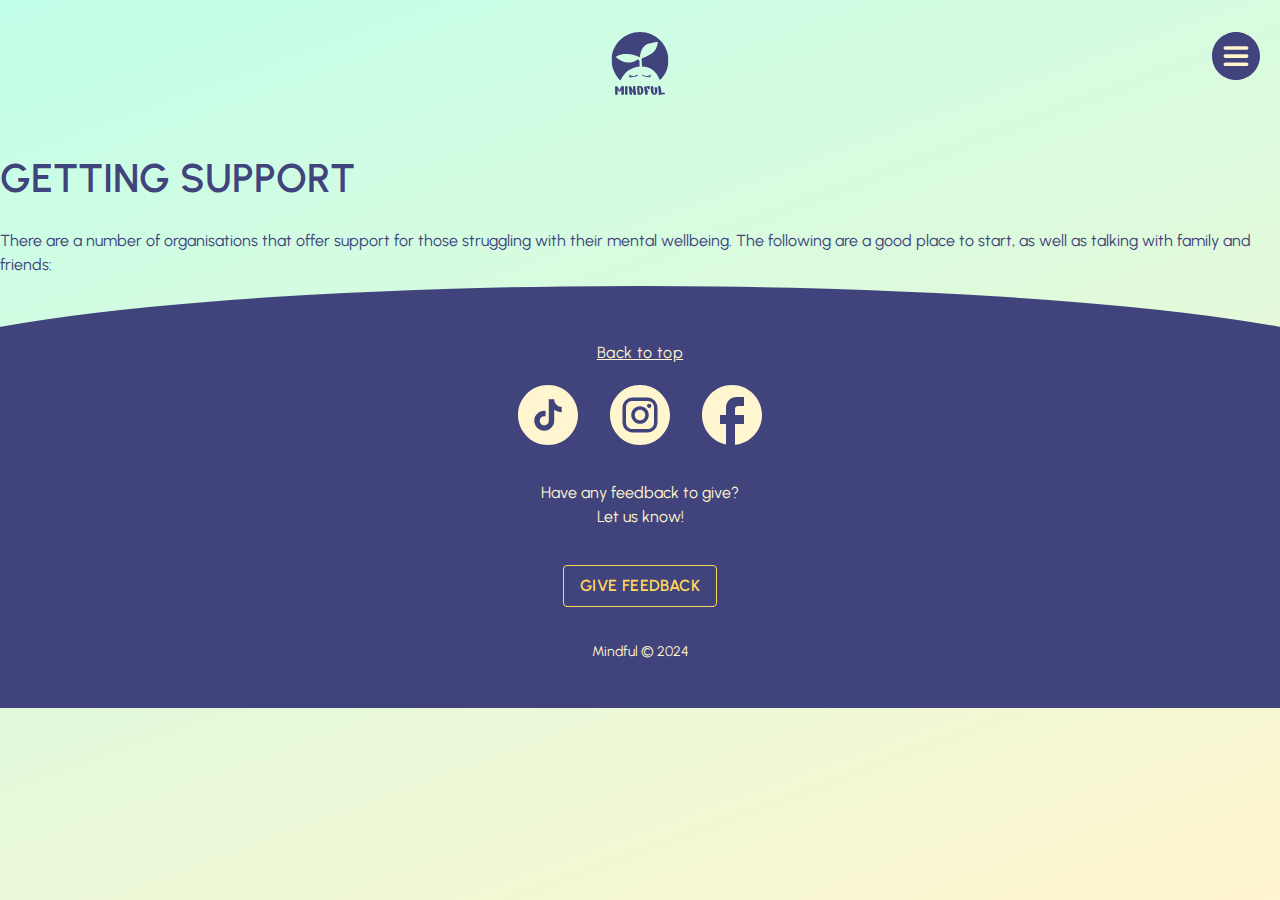
==== getting-support.html @ b5ddaa69 "Created all pages, updated main nav links and page titles to work. Updated .gitignore to exclude ._*" ====
<!DOCTYPE html>
<html lang="en">
<head>
    <meta charset="UTF-8">
    <meta name="viewport" content="width=device-width, initial-scale=1.0">
    <title>Getting Support</title>

    <!-- LINK TO STYLESHEET -->
    <link rel="stylesheet" href="style.css">

    <!-- GOOGLE FONTS -->
    <link rel="preconnect" href="https://fonts.googleapis.com">
    <link rel="preconnect" href="https://fonts.gstatic.com" crossorigin>
    <link href="https://fonts.googleapis.com/css2?family=Nerko+One&family=Urbanist:ital,wght@0,100..900;1,100..900&display=swap" rel="stylesheet">

</head>
<body>

    <div class="page-wrap">

        <!-- ******************* -->
        <!--       HEADER        -->
        <!-- ******************* -->

        <header class="main-header" id="page-top">
            <img src="images/brand/logo-icon--text.svg" alt="Mindful logo" class="logo" width="74px" height="63px">
            <!-- ****** MAIN NAV ***** -->
        
            <nav class="main-nav">
                <button class="main-nav-toggle" aria-expanded="false" aria-controls="main-nav-options" data-menu-button>
                    <img src="images/icons/burger-menu-icon--open.svg" alt="Open menu icon" data-menu-button-closed class="main-nav-toggle-menu" width="48px" height="48px">
                    <img src="images/icons/burger-menu-icon--close.svg" alt="Close menu icon" width="48" height="48" data-menu-button-open class="main-nav-toggle-close">
                </button>
                <ul id="main-nav-options" class="main-nav-options" data-menu>
                    <li class="main-nav-option">
                        <a href="index.html">Home</a>
                    </li>
                    <li class="main-nav-option">
                        <a href="getting-support.html">Getting Support</a>
                    </li>
                    <li class="main-nav-option">
                        <a href="mental-health.html">What is Mental Health?</a>
                    </li>
                    <li class="main-nav-option">
                        <a href="mental-ill-health.html">Mental Ill Health</a>
                    </li>
                    <li class="main-nav-option">
                        <a href="taking-action.html">Taking Action</a>
                    </li>
                    <li class="main-nav-option">
                        <a href="talking-about-mental-health.html">Talking about Mental Health</a>
                    </li>
                </ul>
            </nav>
            </button>
        </header>


        <!-- ******************* -->
        <!--      MAIN BODY      -->
        <!-- ******************* -->
        
        <main>
            <h1>Getting Support</h1>
            <p>There are a number of organisations that offer support for those struggling with their mental wellbeing. 
                The following are a good place to start, as well as talking with family and friends:</p>
        </main>


        <!-- ******************* -->
        <!--       FOOTER        -->
        <!-- ******************* -->

        <footer class="main-footer">

            <div class="main-footer__content">
                <a class="inline-link" href="#page-top">Back to top</a>
                <div class="social-media-links">
                    <a href="#">
                        <img src="images/icons/social-media-icon_tiktok--cutout.svg" alt="Tiktok icon - link to Mindful on Tiktok">
                    </a>
                    <a href="#">
                        <img src="images/icons/social-media-icon_instagram--cutout.svg" alt="Instagram icon - link to Mindful on Instagram">
                    </a>
                    <a href="#">
                        <img src="images/icons/social-media-icon_facebook--cutout.svg" alt="Facebook icon - link to Mindful on Facebook">
                    </a>
                </div>
                <p>
                    Have any feedback to give?<br>
                    Let us know!
                </p>
                <a href="" class="cta-link--m">Give Feedback</a>
                <p class="paragraph-small">Mindful &copy; 2024</p>
            </div>

        </footer>
        
        
        <!-- ******** SCRIPTS ******* -->

        <script src="javascript/nav-button.js"></script>

    </div> <!-- END PAGE WRAP-->

</body>
</html>
---- style.css ----
/* --------------------------- */
/*       TO DO / NOTES         */
/* --------------------------- */








/* -------------- CODE STARTS ------------- */


/* --------------------------- */
/*           GLOBALS           */
/* --------------------------- */

:root {

/* Color styles (imported from Figma) */
--primary-purple: rgba(64, 67, 124, 1);
--surface-blue: rgba(194, 255, 233, 1);
--surface-pale-yellow: rgba(255, 245, 206, 1);
--secondary-black: rgba(65, 64, 66, 1);
--accent-blue: rgba(102, 153, 255, 1);
--accent-orange: rgba(255, 158, 85, 1);
--accent-yellow: rgba(255, 216, 90, 1);
/* Tree colours
--trees-light-green: rgba(93, 215, 162, 1);
--trees-dark-green: rgba(47, 170, 149, 1);
--trees-brown-mid: rgba(142, 112, 102, 1); */

/* Gradient styles */
--page-grad: linear-gradient(160deg, var(--surface-blue), var(--surface-pale-yellow));


/* Text-size styles (imported from Figma) */

/* base size: wireframes--paragraph-reg (16px) */
--h1-page-title: 2.5rem;
--h2-page-section: 2rem;
--h3-sub-headings: 1.5rem;
--key-text-emphasis: 1.5rem;
--key-text: 1.25rem;
--key-numbers: 3rem;
--paragraph-emphasis: 1rem;
--paragraph-reg: 1rem;
--paragraph-small: 0.88rem;
--cta--l: 1.75rem;
--cta--m: 1rem;
--inline-link: 1rem;

/* Font stacks */
--primary-typeface: "Nerko One", "Comic sans", serif;
--secondary-typeface: "Urbanist", "Arial", "Calibri", sans-serif;

/* Page text padding values */
--text-padding-default: 20px;

}

/* Google font generated classes
// <uniquifier>: Use a unique and descriptive class name
// <weight>: Use a value from 100 to 900

.urbanist-paragraph {
  font-family: "Urbanist", sans-serif;
  font-optical-sizing: auto;
  font-weight: 400;
  font-style: normal;
}

.nerko-one-regular {
    font-family: "Nerko One", cursive;
    font-weight: 400;
    font-style: normal;
  } */


html {
    scroll-behavior: smooth; /* Sets smooth scroll between anchor points for whole page (i.e. back to top) */
}

body {
    position: relative;
    color: var(--primary-purple);
    background: fixed var(--page-grad);
    margin: 0 auto;
}
    
.page-wrap {
    /* margin: 0 auto; */
    overflow: hidden;
    position: relative;
}

section {
    padding: 1rem 1.25rem;
    text-align: center;
}

img {
    display: block;
}


/* --------------------------- */
/*         TEXT STYLES         */
/* --------------------------- */

h1 {
    font-family: var(--secondary-typeface);
    font-size: var(--h1-page-title);
    font-style: normal;
    font-weight: 600;
    line-height: normal;
    text-transform: uppercase;
}

h2 {
    font-family: var(--primary-typeface);
    font-size: var(--h2-page-section);
    font-style: normal;
    font-weight: 400;
    line-height: normal;
    letter-spacing: 0.8px;
    text-transform: uppercase;
}

h3 {
    font-family: var(--secondary-typeface);
    font-size: var(--h3-sub-headings);
    font-style: normal;
    font-weight: 600;
    line-height: 150%; /* 36px */
    letter-spacing: 0.6px;
}

.key-text {
    font-family: var(--secondary-typeface);
    font-size: var(--key-text);
    font-style: normal;
    font-weight: 500;
    line-height: 175%; /* 35px */
    letter-spacing: 0.5px;
    text-transform: none;
}

.key-text b {
    font-family: var(--primary-typeface);
    font-size: var(--key-text-emphasis);
    font-style: normal;
    font-weight: 400;
    line-height: 150%; /* 36px */
    letter-spacing: 0.6px;
}

.key-numbers {
    font-family: var(--primary-typeface);
    font-size: var(--key-numbers);
    font-style: normal;
    font-weight: 400;
    line-height: 150%; /* 36px */
    letter-spacing: 0.6px;
}

/* Bold text with <b> tag */
p {

    font-family: var(--secondary-typeface);
    font-size: var(--paragraph-reg);
    font-style: normal;
    font-weight: 400;
    line-height: 150%; /* 24px */
}

.inline-link {
    color: inherit;
    font-family: var(--secondary-typeface);
    font-size: var(--inline-link);
    font-style: normal;
    font-weight: 400;
    line-height: 150%; /* 24px */
    letter-spacing: 0.4px;
    text-decoration-line: underline;
}

.paragraph-small {
    font-family: var(--secondary-typeface);
    font-size: 14px;
    font-style: normal;
    font-weight: 400;
    line-height: 150%; /* 21px */
}

/* remove default link styling */
a {
    text-decoration: none;
    display: inline-block;
}

/* --------------------------- */
/*            CTAs             */
/* --------------------------- */

.cta-link--l {
    padding: 0.5rem 1rem;
    margin: 0 auto;

    border-radius: 5px;
    border: 3px solid var(--accent-yellow, #FFD85A);
    background: var(--primary-purple, #40437C);
    box-shadow: 0px 5px 5px 0px #40437C;

    color: var(--accent-yellow);
    font-family: var(--primary-typeface);
    font-size: var(--cta--l);
    font-style: normal;
    font-weight: 400;
    line-height: normal;
    text-transform: uppercase;
    text-align: center;
    cursor: pointer;
}

.cta-link--m {
    padding: 0.5rem 1rem;

    border-radius: 4px;
    border: 1px solid var(--accent-yellow);
    background: var(--primary-purple, #40437C);

    color: var(--accent-yellow);
    font-family: var(--secondary-typeface);
    font-size: var(--cta--m);
    font-style: normal;
    font-weight: 600;
    line-height: 150%; /* 24px */
    letter-spacing: 0.4px;
    text-transform: uppercase;
    text-align: center;
    cursor: pointer;
}

/* --------------------------- */
/*           CARDS             */
/* --------------------------- */

.card {
    text-align: center;
    background-color: var(--surface-pale-yellow);
    margin: 1.25rem;
    padding: 2rem;
    border-radius: 8px;
    background: var(--surface-pale-yellow);
    box-shadow: 4px 4px 0px 0px #40437C;
    
}


/* --------------------------- */
/*           HEADER            */
/* --------------------------- */

.main-header {
    /* border: solid 1px red; */

    display: flex;
    justify-content: flex-end;
    align-items: center;
    width: 100%;
    height: auto;
    /* position: fixed; */
    z-index: 1;
    top: 0;
    box-sizing: border-box;
    padding: 2rem 1.25rem 2rem 1.25rem ;
}

.main-header > .logo {
    margin: 0 auto;
}
/* ------ NAV ------ */

.main-nav {

    position: fixed;
    display: flex;
    flex-flow: column nowrap;
    justify-content: flex-start;
    align-items: flex-end;

    z-index: 1;
    top: 2rem;
    right: 1.25rem;
    left: 1.25rem;

    /* min-width: 12rem; */
    /* max-width: 50%; */
}
.main-nav-toggle {
    /* border: solid 1px red; */
    border: none;
    margin: 0;
    padding: 0;
    max-width: 3rem;

    /* position: relative; */
    background-color: transparent;
    cursor: pointer;
}

.main-nav-options {
    display: flex;
    flex-direction: column;
    align-items: center;
    gap: 1rem;
    padding: 1rem;
    
    list-style-type: none;
    background: var(--surface-pale-yellow);
    border-radius: 8px;
    box-shadow: 4px 4px 0px 0px #40437C;

}
.main-nav-option {
    display: block;
    text-align: center;
    width: 100%;
}

.main-nav-option a {
    display: block;
    padding: 0.5rem 1rem;

    border-radius: 4px;
    border: 1px solid var(--primary-purple, #40437C);
    background: var(--primary-purple, #40437C);

    color: var(--surface-pale-yellow);
    font-family: var(--secondary-typeface);
    font-size: var(--cta--m);
    font-style: normal;
    font-weight: 600;
    line-height: 150%; /* 24px */
    letter-spacing: 0.4px;
    text-transform: uppercase;
}

/* --------------------------- */
/*           FOOTER            */
/* --------------------------- */
.main-footer {
    /* border: solid 1px red; */
    position: relative;
    margin: 4rem 0 0 0;
    color: var(--surface-pale-yellow);
}

.main-footer__content {
    /* border: solid 1px yellow; */
    background: var(--primary-purple);
    display: flex;
    flex-flow: column nowrap;
    align-items: center;
    row-gap: 1.25rem;
    text-align: center;
    padding-bottom: 2rem;
}

.main-footer::before {
    /* border: solid 1px red; */
    position: absolute;
    display: block;
    border-radius: 50%;
    content: " ";
    background-color: var(--primary-purple);
    width: 120%;
    height: 50%;
    z-index: -1;
    top: -15%;
    left: -10%;
}

.social-media-links {
    /* border: solid 1px red; */

    display: flex;
    flex-flow: row nowrap;
    justify-content: center;
    gap: 0 2rem;
}

.social-media-links img {
    max-width: 100%;
}

/* --------------------------- */
/*           HOME PAGE         */
/* --------------------------- */

/* ----- HERO SECTION ----- */

.hero-section {
    text-align: center;
    margin: 0 auto;
    padding: 0;
}

.hero-section .key-text {
    font-size: 1.5rem;
}

.hero-section .key-text b {
    font-size: 2rem;
    letter-spacing: 0.05rem;
    text-transform: uppercase;
}

.hero-section__title {
    /* border: solid 1px red; */
    
    position: relative;
    display: block;
    margin: 20% 0 20% 0;
}

.hero-section__title .sun {
    margin: 0 auto;
    width: 120%;
    left: -10%;
    position: absolute;
    z-index: -1;
    transform: translate(0%, -15%);
}

/* Get started */
.hero-section__get-started {
    /* border: solid 1px blue; */
    position: relative;
    margin: 35% 0 50% 0;
}
.hero-section .content {
    margin: 0 auto;
    max-width: 60%;
}

.hero-section__get-started .tree-canopy-01 {
    width: 160%;
    left: -30%;
    position: absolute;
    z-index: -1;
    transform: translate(0, -40%);
}

.hero-section__get-started .branches {
    /* border: solid 1px purple; */
    position: absolute;
    margin: 0 auto;
    right: -5%;
    width: 120%;
    z-index: -1;
    transform: translate(0, 35%);
}
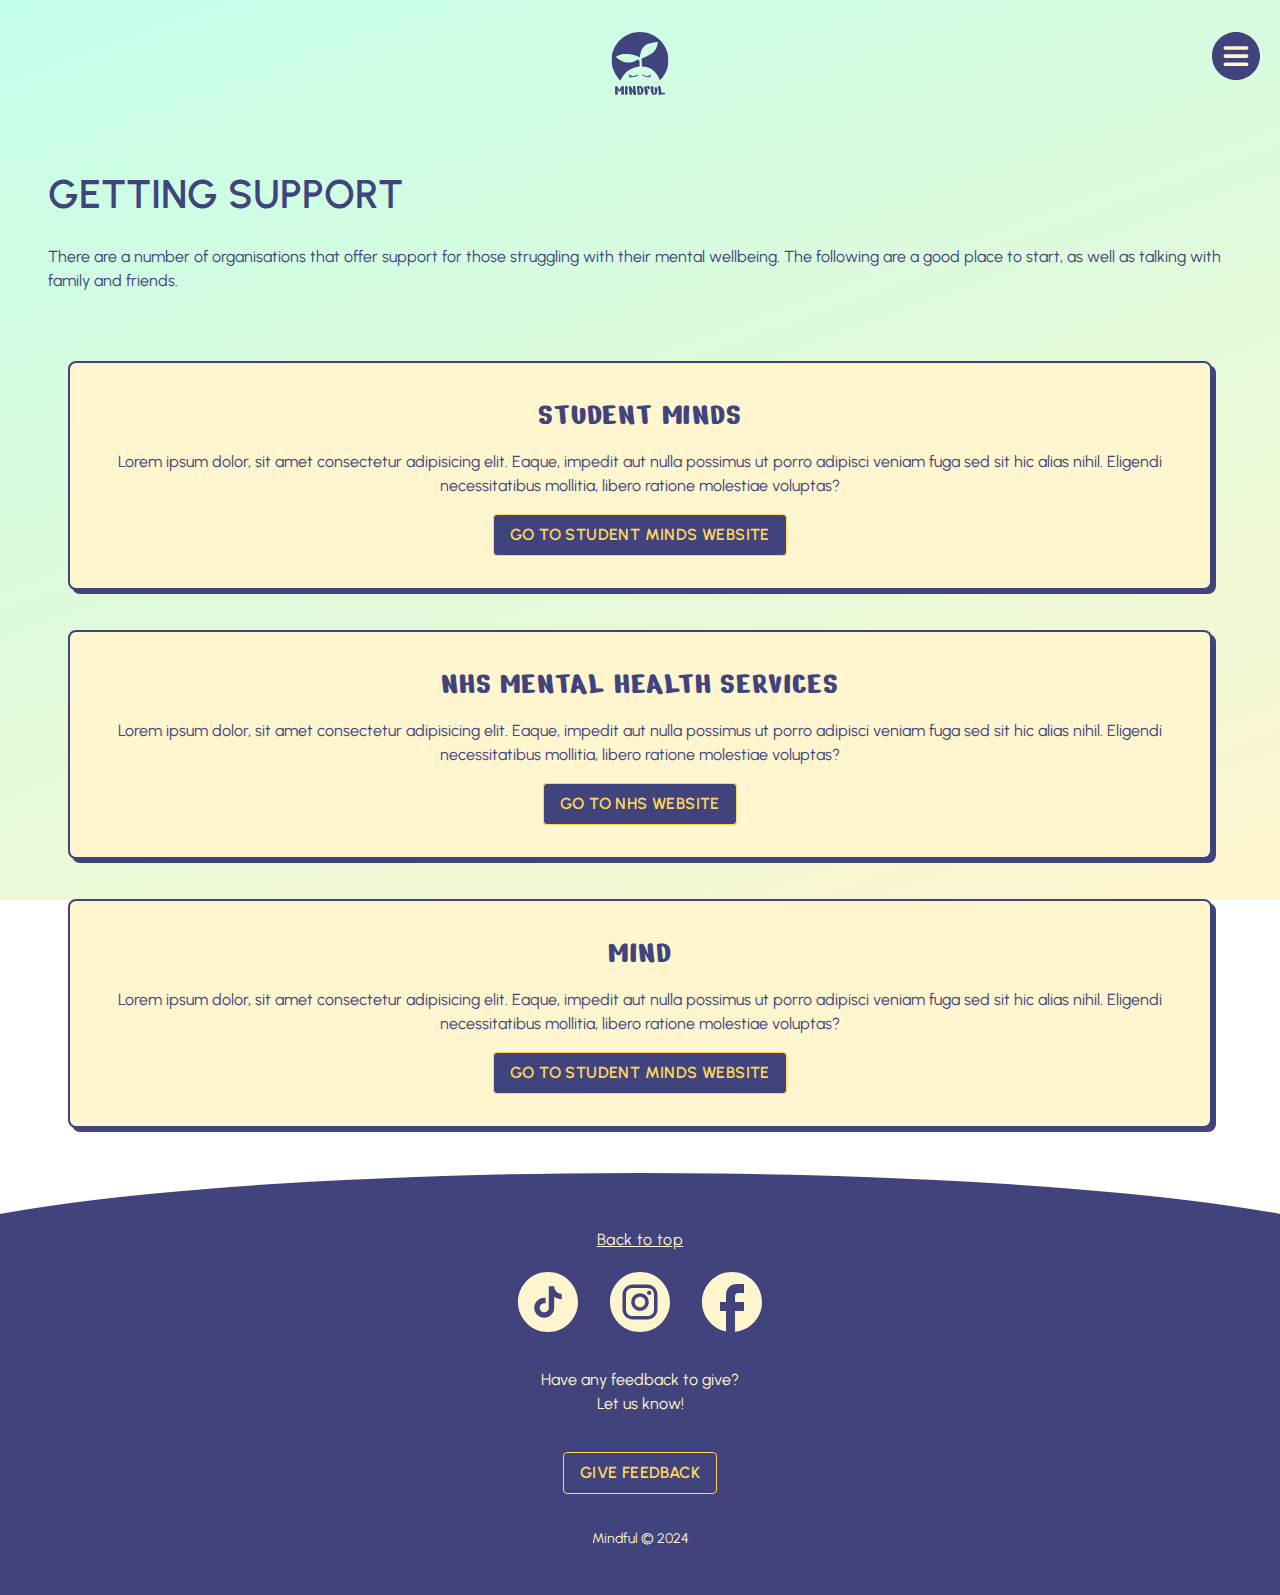
==== commit dfe61eb9: "Getting support page mobile complete. Added cards and links." ====
--- a/getting-support.html
+++ b/getting-support.html
@@ -61,9 +61,35 @@
         <!-- ******************* -->
         
         <main>
-            <h1>Getting Support</h1>
-            <p>There are a number of organisations that offer support for those struggling with their mental wellbeing. 
-                The following are a good place to start, as well as talking with family and friends:</p>
+            <section class="page-intro">
+                <h1>Getting Support</h1>
+                <p>
+                    There are a number of organisations that offer support for those struggling with their mental wellbeing.
+                    The following are a good place to start, as well as talking with family and friends.
+                </p>
+            </section>
+
+            <section class="getting-support-links">
+                <div class="card">
+                    <h2>Student Minds</h2>
+                    <p>Lorem ipsum dolor, sit amet consectetur adipisicing elit. Eaque, impedit aut nulla possimus ut porro adipisci veniam fuga sed sit hic alias nihil. Eligendi necessitatibus mollitia, libero ratione molestiae voluptas?</p>
+                    <a href="https://www.studentminds.org.uk/" class="cta-link--m">Go to Student Minds website</a>
+                </div>
+
+                <div class="card">
+                    <h2>NHS Mental Health Services</h2>
+                    <p>Lorem ipsum dolor, sit amet consectetur adipisicing elit. Eaque, impedit aut nulla possimus ut porro adipisci veniam fuga sed sit hic alias nihil. Eligendi necessitatibus mollitia, libero ratione molestiae voluptas?</p>
+                    <a href="https://www.nhs.uk/nhs-services/mental-health-services/" class="cta-link--m">Go to NHS website</a>
+                </div>
+
+                <div class="card">
+                    <h2>Mind</h2>
+                    <p>Lorem ipsum dolor, sit amet consectetur adipisicing elit. Eaque, impedit aut nulla possimus ut porro adipisci veniam fuga sed sit hic alias nihil. Eligendi necessitatibus mollitia, libero ratione molestiae voluptas?</p>
+                    <a href="https://www.mind.org.uk/information-support/guides-to-support-and-services/seeking-help-for-a-mentalhealth-problem/where-to-start/" class="cta-link--m">Go to Student Minds website</a>
+                </div>
+            </section>
+
+            
         </main>
 
 
@@ -103,5 +129,5 @@
 
     </div> <!-- END PAGE WRAP-->
 
-</body>
-</html>+    </html>
+</body>--- a/style.css
+++ b/style.css
@@ -96,8 +96,8 @@
 }
 
 section {
-    padding: 1rem 1.25rem;
-    text-align: center;
+    padding: 1rem 3rem;
+    /* text-align: center; */
 }
 
 img {
@@ -119,6 +119,7 @@
 }
 
 h2 {
+    margin: 0 auto;
     font-family: var(--primary-typeface);
     font-size: var(--h2-page-section);
     font-style: normal;
@@ -248,6 +249,8 @@
 /* --------------------------- */
 
 .card {
+    display: inline-block;
+    border: solid 0.125rem var(--primary-purple);
     text-align: center;
     background-color: var(--surface-pale-yellow);
     margin: 1.25rem;
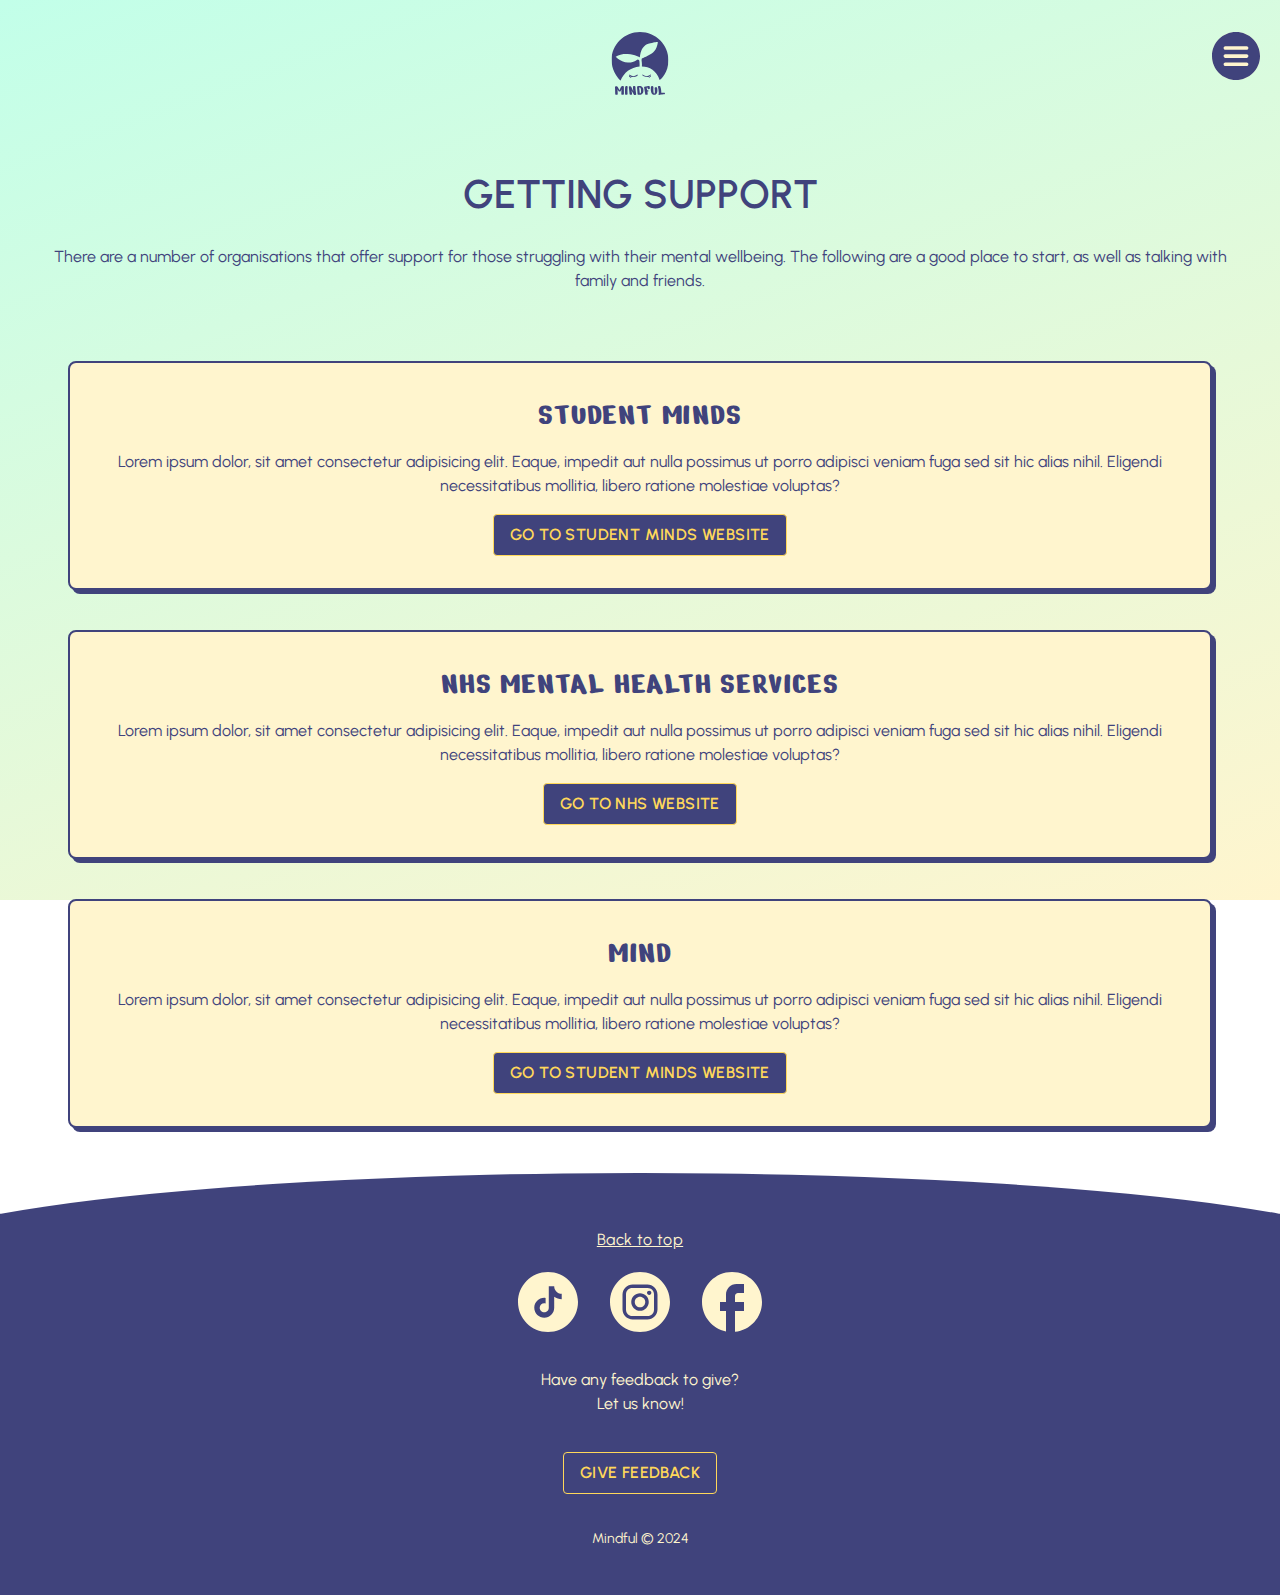
==== commit 87f34cbc: "Added favicon to all pages" ====
--- a/getting-support.html
+++ b/getting-support.html
@@ -4,6 +4,7 @@
     <meta charset="UTF-8">
     <meta name="viewport" content="width=device-width, initial-scale=1.0">
     <title>Getting Support</title>
+    <link rel="icon" type="image/x-icon" href="images/brand/logo-icon--no-text.svg">
 
     <!-- LINK TO STYLESHEET -->
     <link rel="stylesheet" href="style.css">
--- a/style.css
+++ b/style.css
@@ -257,8 +257,12 @@
     padding: 2rem;
     border-radius: 8px;
     background: var(--surface-pale-yellow);
-    box-shadow: 4px 4px 0px 0px #40437C;
+    box-shadow: 4px 4px 0px 0px var(--primary-purple);
     
+}
+
+.page-intro {
+    text-align: center;
 }
 
 
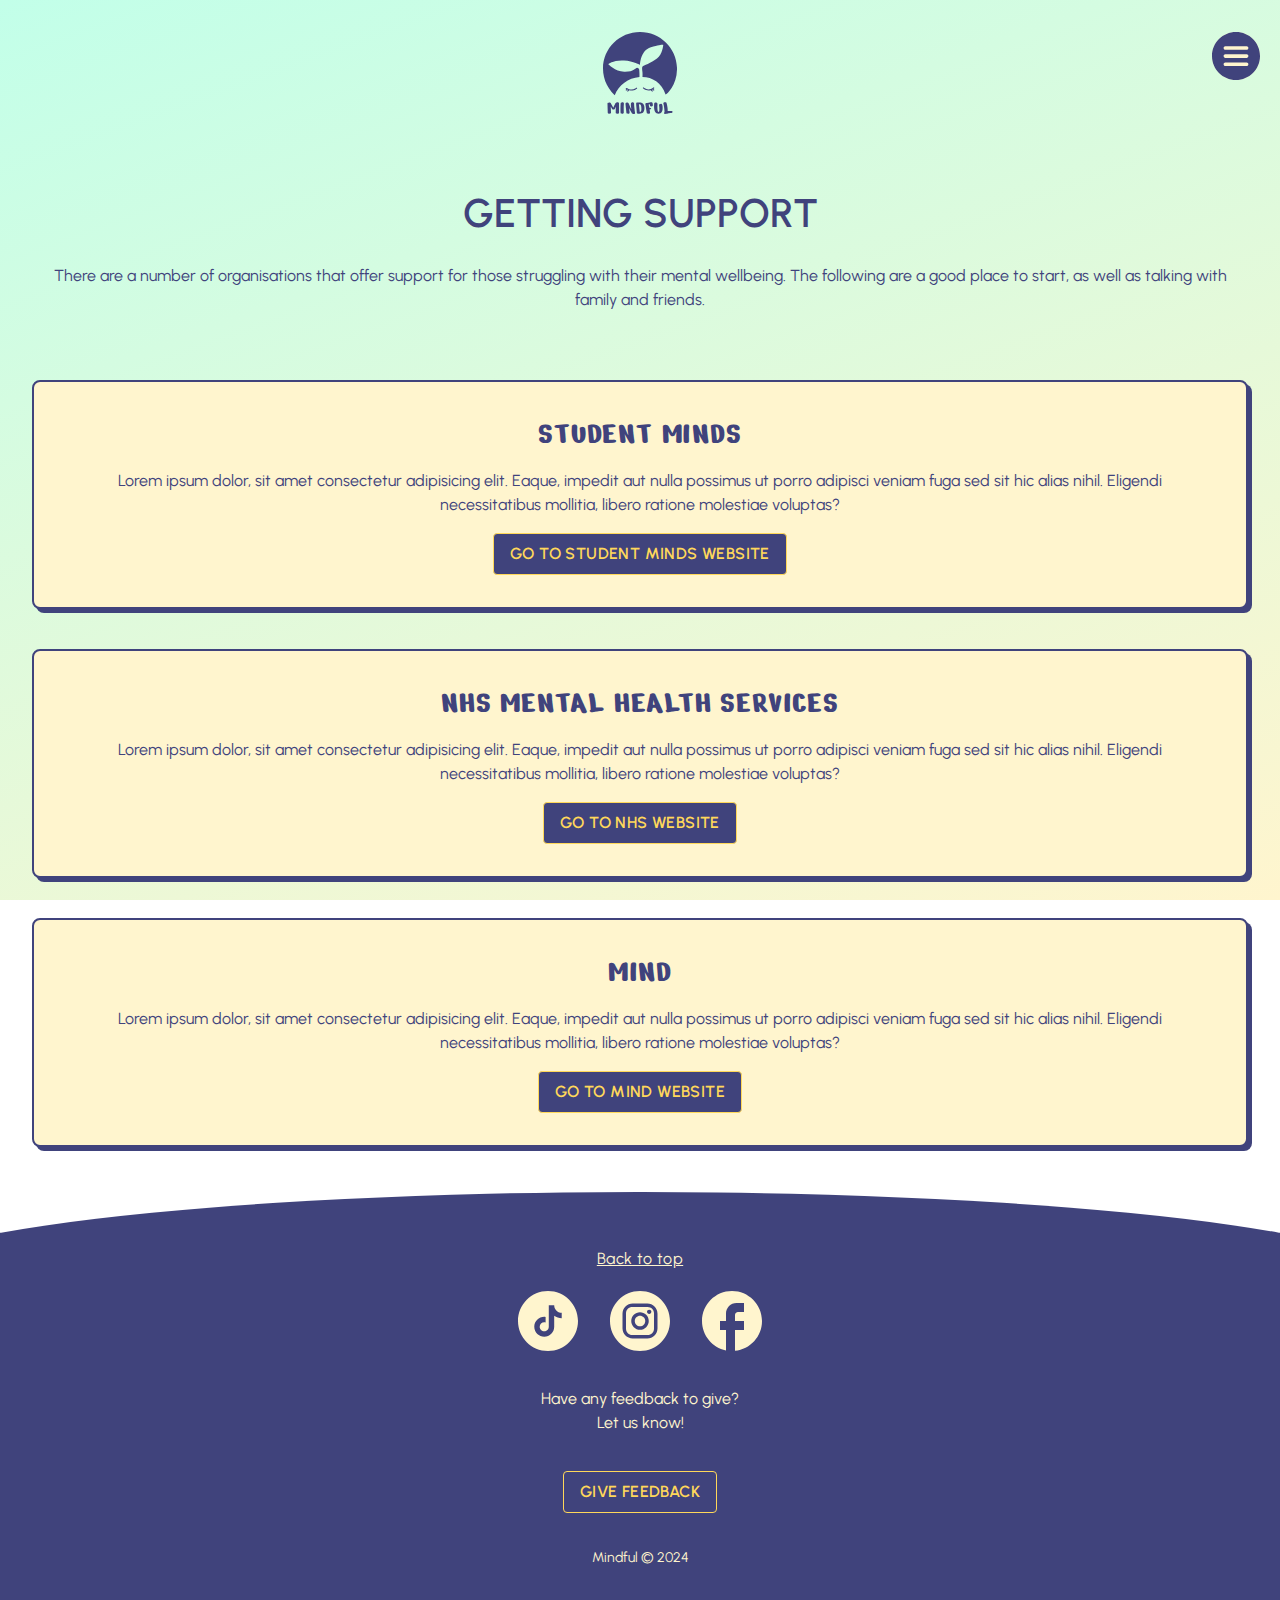
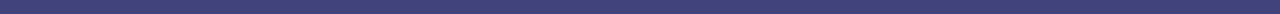
==== commit cb5655cb: "Completed mental-health page text  content. Added padding to key-numbers. New classes: card-collapsi" ====
--- a/getting-support.html
+++ b/getting-support.html
@@ -24,7 +24,7 @@
         <!-- ******************* -->
 
         <header class="main-header" id="page-top">
-            <img src="images/brand/logo-icon--text.svg" alt="Mindful logo" class="logo" width="74px" height="63px">
+            <img src="images/brand/logo-icon--text.svg" alt="Mindful logo" class="logo">
             <!-- ****** MAIN NAV ***** -->
         
             <nav class="main-nav">
@@ -86,7 +86,7 @@
                 <div class="card">
                     <h2>Mind</h2>
                     <p>Lorem ipsum dolor, sit amet consectetur adipisicing elit. Eaque, impedit aut nulla possimus ut porro adipisci veniam fuga sed sit hic alias nihil. Eligendi necessitatibus mollitia, libero ratione molestiae voluptas?</p>
-                    <a href="https://www.mind.org.uk/information-support/guides-to-support-and-services/seeking-help-for-a-mentalhealth-problem/where-to-start/" class="cta-link--m">Go to Student Minds website</a>
+                    <a href="https://www.mind.org.uk/information-support/" class="cta-link--m">Go to Mind website</a>
                 </div>
             </section>
 
--- a/style.css
+++ b/style.css
@@ -1,8 +1,13 @@
 /* --------------------------- */
 /*       TO DO / NOTES         */
 /* --------------------------- */
-
-
+/* 
+    
+
+----- IF TIME -----
+
+    - Make collapsible cards for facts (https://www.w3schools.com/howto/howto_js_collapsible.asp)
+*/
 
 
 
@@ -56,8 +61,7 @@
 --secondary-typeface: "Urbanist", "Arial", "Calibri", sans-serif;
 
 /* Page text padding values */
---text-padding-default: 20px;
-
+--text-padding-default: 2rem;
 }
 
 /* Google font generated classes
@@ -96,7 +100,7 @@
 }
 
 section {
-    padding: 1rem 3rem;
+    padding: 1rem var(--text-padding-default);
     /* text-align: center; */
 }
 
@@ -116,7 +120,10 @@
     font-weight: 600;
     line-height: normal;
     text-transform: uppercase;
-}
+    text-align: center;
+}
+
+
 
 h2 {
     margin: 0 auto;
@@ -127,6 +134,7 @@
     line-height: normal;
     letter-spacing: 0.8px;
     text-transform: uppercase;
+    text-align: center;
 }
 
 h3 {
@@ -158,11 +166,14 @@
 }
 
 .key-numbers {
+    display: inline-block;
+    padding: 0 0.5rem;
+
     font-family: var(--primary-typeface);
     font-size: var(--key-numbers);
     font-style: normal;
     font-weight: 400;
-    line-height: 150%; /* 36px */
+    line-height: normal;
     letter-spacing: 0.6px;
 }
 
@@ -201,6 +212,18 @@
     display: inline-block;
 }
 
+blockquote {
+    margin: 0 1.25rem;
+}
+
+ul {
+    font-family: var(--secondary-typeface);
+    font-size: var(--paragraph-reg);
+    font-style: normal;
+    font-weight: 400;
+    line-height: 150%; /* 24px */
+}
+
 /* --------------------------- */
 /*            CTAs             */
 /* --------------------------- */
@@ -245,7 +268,7 @@
 }
 
 /* --------------------------- */
-/*           CARDS             */
+/*       PAGE ELEMENTS         */
 /* --------------------------- */
 
 .card {
@@ -253,13 +276,40 @@
     border: solid 0.125rem var(--primary-purple);
     text-align: center;
     background-color: var(--surface-pale-yellow);
-    margin: 1.25rem;
+    margin: 1.25rem 0;
     padding: 2rem;
     border-radius: 8px;
     background: var(--surface-pale-yellow);
     box-shadow: 4px 4px 0px 0px var(--primary-purple);
-    
-}
+}
+
+.card ul.no-bullet {
+    list-style-type: none;
+    padding-inline-start: 0;
+}
+
+/* NOTE: Test styling for click to reveal key-numbers */
+/* .key-numbers.reveal::before {
+
+    opacity: 50%;
+    position: absolute;
+    content: "Reveal";
+    border: solid 1px var(--primary-purple);
+    border-radius: 50%;
+    background-color: var(--surface-blue);
+    width: 5rem;
+    height: 5rem;
+
+    transform: translate(-10%, -10%);
+
+    font-family: var(--secondary-typeface);
+    font-size: var(--paragraph-reg);
+    font-style: normal;
+    font-weight: 400;
+    line-height: 100%;
+    text-align: center;
+    align-content: center;
+} */
 
 .page-intro {
     text-align: center;
@@ -403,6 +453,13 @@
     max-width: 100%;
 }
 
+
+
+
+/* ********************************* */
+/*              PAGES                */
+/* ********************************* */
+
 /* --------------------------- */
 /*           HOME PAGE         */
 /* --------------------------- */
@@ -416,11 +473,12 @@
 }
 
 .hero-section .key-text {
-    font-size: 1.5rem;
+    margin: 1.5rem;
+    font-size: var(--h1-page-title);
 }
 
 .hero-section .key-text b {
-    font-size: 2rem;
+    font-size: 3rem;
     letter-spacing: 0.05rem;
     text-transform: uppercase;
 }
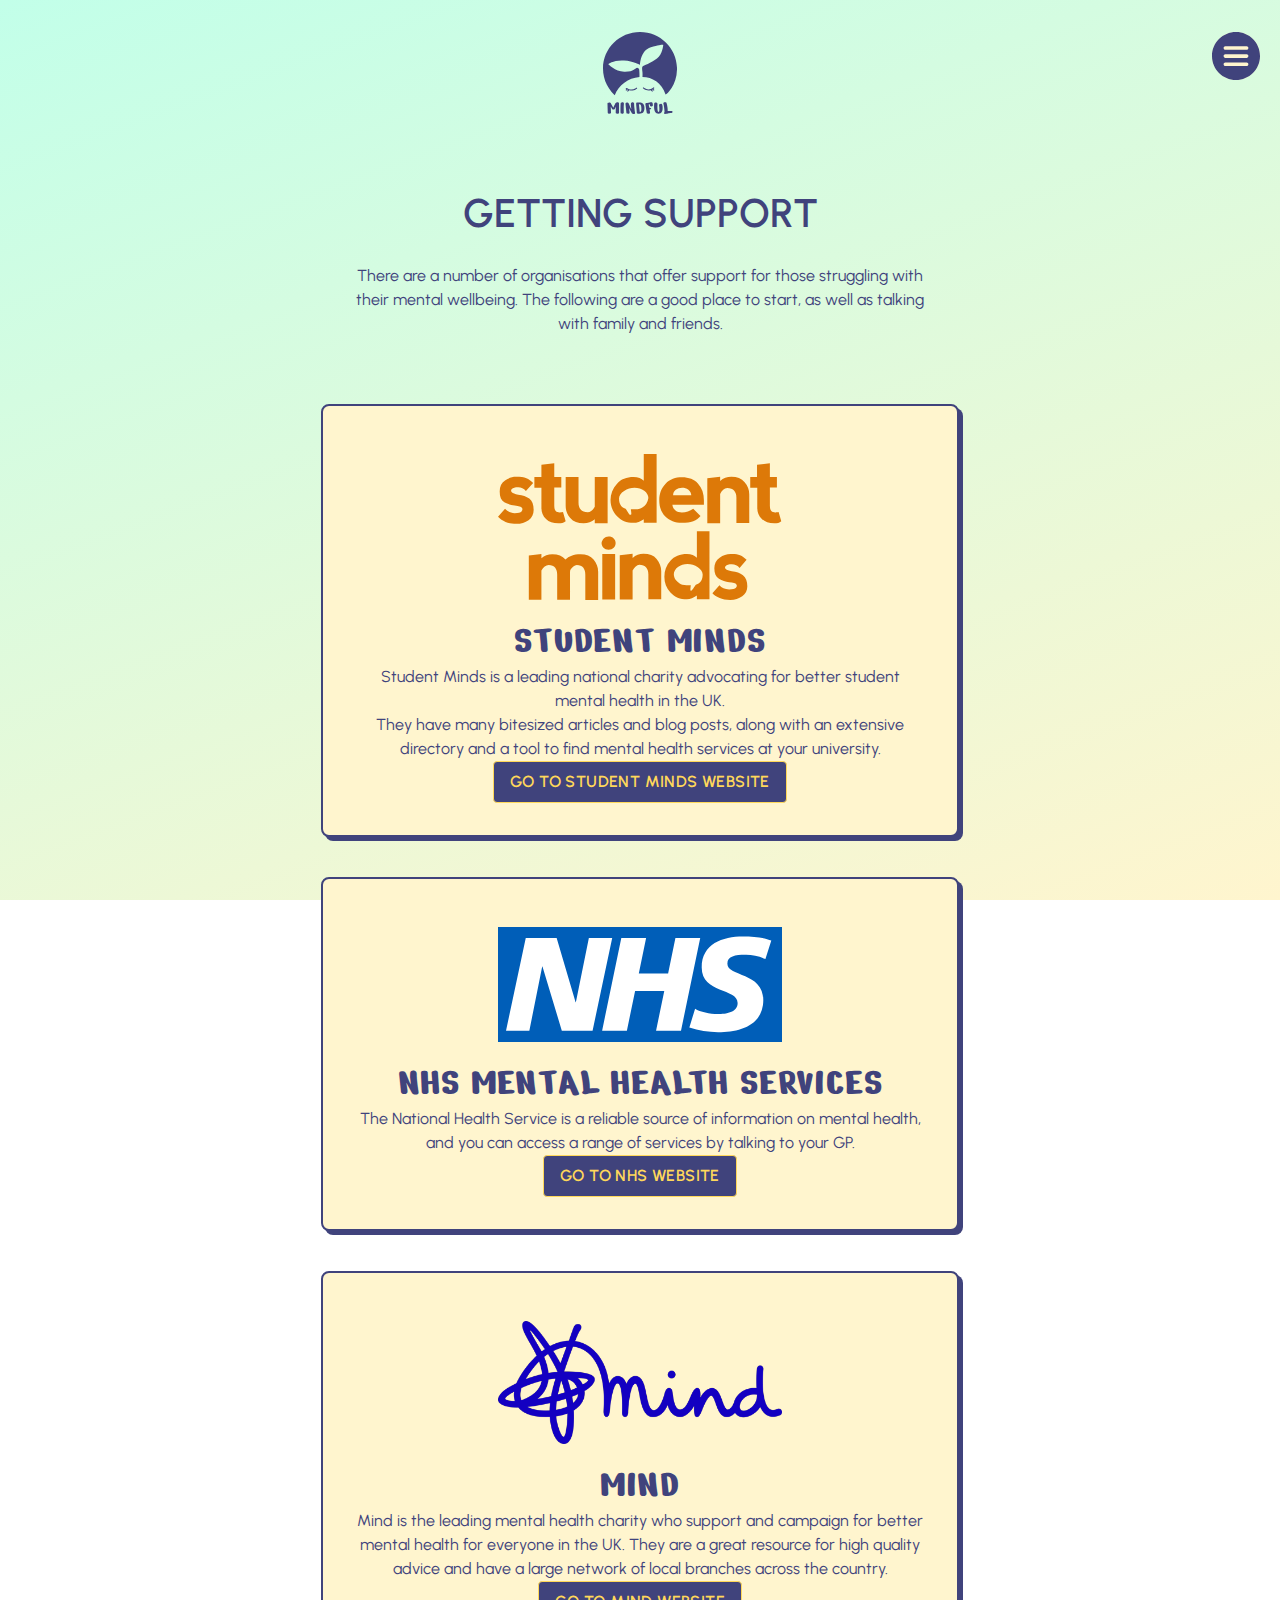
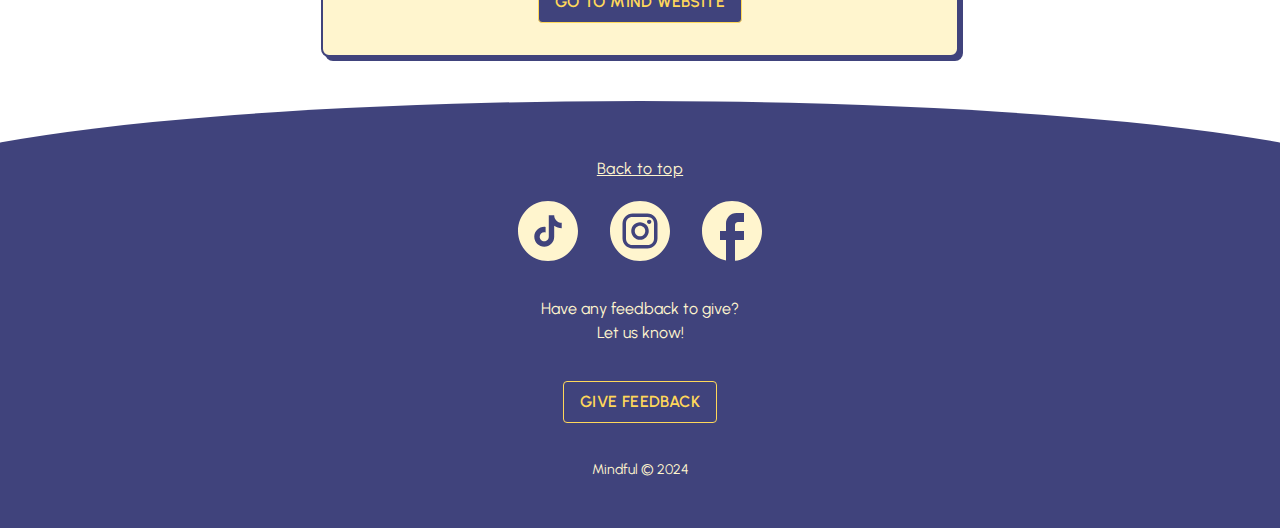
==== commit 17049cbd: "Added Getting Support cards description text and organisation logo images." ====
--- a/getting-support.html
+++ b/getting-support.html
@@ -72,21 +72,24 @@
 
             <section class="getting-support-links">
                 <div class="card">
+                    <img src="images/getting-support/student-minds-logo-yellow.svg" alt="Student Minds Logo" class="card__img">
                     <h2>Student Minds</h2>
-                    <p>Lorem ipsum dolor, sit amet consectetur adipisicing elit. Eaque, impedit aut nulla possimus ut porro adipisci veniam fuga sed sit hic alias nihil. Eligendi necessitatibus mollitia, libero ratione molestiae voluptas?</p>
-                    <a href="https://www.studentminds.org.uk/" class="cta-link--m">Go to Student Minds website</a>
+                    <p>Student Minds is a leading national charity advocating for better student mental health in the UK.<br> They have many bitesized articles and blog posts, along with an extensive directory and a tool to find mental health services at your university.</p>
+                    <a href="https://www.studentminds.org.uk/" class="cta-link--m" target="_blank">Go to Student Minds website</a>
                 </div>
 
                 <div class="card">
+                    <img src="images/getting-support/National_Health_Service_(England)_logo.svg" alt="NHS Logo" class="card__img">
                     <h2>NHS Mental Health Services</h2>
-                    <p>Lorem ipsum dolor, sit amet consectetur adipisicing elit. Eaque, impedit aut nulla possimus ut porro adipisci veniam fuga sed sit hic alias nihil. Eligendi necessitatibus mollitia, libero ratione molestiae voluptas?</p>
-                    <a href="https://www.nhs.uk/nhs-services/mental-health-services/" class="cta-link--m">Go to NHS website</a>
+                    <p>The National Health Service is a reliable source of information on mental health, and you can access a range of services by talking to your GP.</p>
+                    <a href="https://www.nhs.uk/nhs-services/mental-health-services/" class="cta-link--m" target="_blank">Go to NHS website</a>
                 </div>
 
                 <div class="card">
+                    <img src="images/getting-support/mind_squiggle_wordmark_blue_rgb.png" alt="Mind Logo" class="card__img">
                     <h2>Mind</h2>
-                    <p>Lorem ipsum dolor, sit amet consectetur adipisicing elit. Eaque, impedit aut nulla possimus ut porro adipisci veniam fuga sed sit hic alias nihil. Eligendi necessitatibus mollitia, libero ratione molestiae voluptas?</p>
-                    <a href="https://www.mind.org.uk/information-support/" class="cta-link--m">Go to Mind website</a>
+                    <p>Mind is the leading mental health charity who support and campaign for better mental health for everyone in the UK. They are a great resource for high quality advice and have a large network of local branches across the country.</p>
+                    <a href="https://www.mind.org.uk/information-support/" class="cta-link--m" target="_blank">Go to Mind website</a>
                 </div>
             </section>
 
--- a/style.css
+++ b/style.css
@@ -2,19 +2,30 @@
 /*       TO DO / NOTES         */
 /* --------------------------- */
 /* 
-    
+
+- ADD MEDIA QUERIES FOR TABLET AND DESKTOP
+    - Home page - find a way of sticking tree branch to side, or masking edges for desktop size > 1440px
+    - Add responsive text sizes in root to use in media queries
+
+- Getting Support page: fill out link descriptions, add images, include some couple more?
+
 
 ----- IF TIME -----
 
-    - Make collapsible cards for facts (https://www.w3schools.com/howto/howto_js_collapsible.asp)
+- Make collapsible cards for facts (https://www.w3schools.com/howto/howto_js_collapsible.asp)
+
+- Check out CSS Grid resizing for responsive grids that wrap columns without needing media queries
+- https://css-tricks.com/snippets/css/complete-guide-grid/#aa-basics-browser-support
+- https://css-tricks.com/auto-sizing-columns-css-grid-auto-fill-vs-auto-fit/
 */
 
 
 
 
 
-
-/* -------------- CODE STARTS ------------- */
+/* ******************************************************* */
+/*                 CODE STARTS                             */
+/* ******************************************************* */
 
 
 /* --------------------------- */
@@ -40,21 +51,25 @@
 --page-grad: linear-gradient(160deg, var(--surface-blue), var(--surface-pale-yellow));
 
 
-/* Text-size styles (imported from Figma) */
-
-/* base size: wireframes--paragraph-reg (16px) */
---h1-page-title: 2.5rem;
---h2-page-section: 2rem;
---h3-sub-headings: 1.5rem;
---key-text-emphasis: 1.5rem;
---key-text: 1.25rem;
---key-numbers: 3rem;
---paragraph-emphasis: 1rem;
---paragraph-reg: 1rem;
---paragraph-small: 0.88rem;
---cta--l: 1.75rem;
---cta--m: 1rem;
---inline-link: 1rem;
+/* ----- Text-size styles (imported from Figma) ----- */
+
+/* Mobile / Base size */
+--h1-page-title--default: 2.5rem;
+--h2-page-section--default: 2.5rem;
+--h3-sub-headings--default: 1.5rem;
+--key-text-emphasis--default: 1.5rem;
+--key-text--default: 1.25rem;
+--key-numbers--default: 3rem;
+--paragraph-emphasis--default: 1rem;
+--paragraph-reg--default: 1rem;
+--paragraph-small--default: 0.88rem;
+--cta--l--default: 1.75rem;
+--cta--m--default: 1rem;
+--inline-link--default: 1rem;
+
+/* Tablet */
+
+/* Desktop */
 
 /* Font stacks */
 --primary-typeface: "Nerko One", "Comic sans", serif;
@@ -63,24 +78,6 @@
 /* Page text padding values */
 --text-padding-default: 2rem;
 }
-
-/* Google font generated classes
-// <uniquifier>: Use a unique and descriptive class name
-// <weight>: Use a value from 100 to 900
-
-.urbanist-paragraph {
-  font-family: "Urbanist", sans-serif;
-  font-optical-sizing: auto;
-  font-weight: 400;
-  font-style: normal;
-}
-
-.nerko-one-regular {
-    font-family: "Nerko One", cursive;
-    font-weight: 400;
-    font-style: normal;
-  } */
-
 
 html {
     scroll-behavior: smooth; /* Sets smooth scroll between anchor points for whole page (i.e. back to top) */
@@ -101,7 +98,11 @@
 
 section {
     padding: 1rem var(--text-padding-default);
-    /* text-align: center; */
+    text-align: center;
+}
+
+.page-intro {
+    text-align: center;
 }
 
 img {
@@ -115,7 +116,7 @@
 
 h1 {
     font-family: var(--secondary-typeface);
-    font-size: var(--h1-page-title);
+    font-size: var(--h1-page-title--default);
     font-style: normal;
     font-weight: 600;
     line-height: normal;
@@ -128,37 +129,36 @@
 h2 {
     margin: 0 auto;
     font-family: var(--primary-typeface);
-    font-size: var(--h2-page-section);
+    font-size: var(--h2-page-section--default);
     font-style: normal;
     font-weight: 400;
     line-height: normal;
     letter-spacing: 0.8px;
     text-transform: uppercase;
-    text-align: center;
 }
 
 h3 {
     font-family: var(--secondary-typeface);
-    font-size: var(--h3-sub-headings);
+    font-size: var(--h3-sub-headings--default);
     font-style: normal;
     font-weight: 600;
-    line-height: 150%; /* 36px */
+    line-height: normal;
     letter-spacing: 0.6px;
 }
 
 .key-text {
     font-family: var(--secondary-typeface);
-    font-size: var(--key-text);
+    font-size: var(--key-text--default);
     font-style: normal;
     font-weight: 500;
-    line-height: 175%; /* 35px */
+    line-height: 150%;
     letter-spacing: 0.5px;
     text-transform: none;
 }
 
 .key-text b {
     font-family: var(--primary-typeface);
-    font-size: var(--key-text-emphasis);
+    font-size: var(--key-text--default-emphasis--default);
     font-style: normal;
     font-weight: 400;
     line-height: 150%; /* 36px */
@@ -170,7 +170,7 @@
     padding: 0 0.5rem;
 
     font-family: var(--primary-typeface);
-    font-size: var(--key-numbers);
+    font-size: var(--key-numbers--default);
     font-style: normal;
     font-weight: 400;
     line-height: normal;
@@ -181,16 +181,18 @@
 p {
 
     font-family: var(--secondary-typeface);
-    font-size: var(--paragraph-reg);
+    font-size: var(--paragraph-reg--default);
     font-style: normal;
     font-weight: 400;
     line-height: 150%; /* 24px */
+    max-width: 57ch;
+    margin: 1rem auto;
 }
 
 .inline-link {
     color: inherit;
     font-family: var(--secondary-typeface);
-    font-size: var(--inline-link);
+    font-size: var(--inline-link--default);
     font-style: normal;
     font-weight: 400;
     line-height: 150%; /* 24px */
@@ -218,10 +220,11 @@
 
 ul {
     font-family: var(--secondary-typeface);
-    font-size: var(--paragraph-reg);
+    font-size: var(--paragraph-reg--default);
     font-style: normal;
     font-weight: 400;
     line-height: 150%; /* 24px */
+    text-align: left;
 }
 
 /* --------------------------- */
@@ -229,8 +232,8 @@
 /* --------------------------- */
 
 .cta-link--l {
+    display: inline-block;
     padding: 0.5rem 1rem;
-    margin: 0 auto;
 
     border-radius: 5px;
     border: 3px solid var(--accent-yellow, #FFD85A);
@@ -239,7 +242,7 @@
 
     color: var(--accent-yellow);
     font-family: var(--primary-typeface);
-    font-size: var(--cta--l);
+    font-size: var(--cta--l--default);
     font-style: normal;
     font-weight: 400;
     line-height: normal;
@@ -257,7 +260,7 @@
 
     color: var(--accent-yellow);
     font-family: var(--secondary-typeface);
-    font-size: var(--cta--m);
+    font-size: var(--cta--m--default);
     font-style: normal;
     font-weight: 600;
     line-height: 150%; /* 24px */
@@ -271,6 +274,7 @@
 /*       PAGE ELEMENTS         */
 /* --------------------------- */
 
+/* ------ BASE CARD ------ */
 .card {
     display: inline-block;
     border: solid 0.125rem var(--primary-purple);
@@ -283,10 +287,70 @@
     box-shadow: 4px 4px 0px 0px var(--primary-purple);
 }
 
+.card p {
+    max-width: 57ch;
+    margin: 0 auto;
+}
+
 .card ul.no-bullet {
     list-style-type: none;
     padding-inline-start: 0;
 }
+
+.card__img {
+    /* border: solid 1px red; */
+    max-width: 50%;
+    height: auto;
+    margin: 1rem auto;
+
+}
+
+/* ----- BASIC CARDS CONTAINER ------ */
+
+.card-stack {
+    padding-inline-start: 0;
+    margin: 0 auto;
+    display: grid;
+    grid-template: 1fr / 1fr 1fr;
+    gap: 1rem;
+    padding: 1rem 0;
+}
+
+.card-stack .card {
+    align-content: center;
+    margin: 0;
+    padding: 1rem;
+}
+
+
+/* ----- CARD CAROUSEL ------ */
+.card-carousel__items {
+    /* border: solid 1px black; */
+    margin: 0 auto;
+    max-width: 80ch;
+}
+.card-carousel__items .card{
+    margin: 1rem;
+}
+.card-carousel__prev, .card-carousel__next {
+    background: transparent;
+    border: none;
+    cursor: pointer;
+}
+    /* Dots styling */
+.slick-dots {
+    position: relative !important;
+    bottom: 0 !important;
+}
+
+.slick-dots li button:before {
+    color: var(--primary-purple) !important;
+}
+
+.slick-dots li.slick-active button:before {
+    font-size: 1rem;
+}
+
 
 /* NOTE: Test styling for click to reveal key-numbers */
 /* .key-numbers.reveal::before {
@@ -303,17 +367,13 @@
     transform: translate(-10%, -10%);
 
     font-family: var(--secondary-typeface);
-    font-size: var(--paragraph-reg);
+    font-size: var(--paragraph-reg--default);
     font-style: normal;
     font-weight: 400;
     line-height: 100%;
     text-align: center;
     align-content: center;
 } */
-
-.page-intro {
-    text-align: center;
-}
 
 
 /* --------------------------- */
@@ -376,9 +436,10 @@
     padding: 1rem;
     
     list-style-type: none;
-    background: var(--surface-pale-yellow);
-    border-radius: 8px;
-    box-shadow: 4px 4px 0px 0px #40437C;
+    background: var(--surface-blue);
+    border-radius: 0.5rem;
+    border: solid 0.125rem var(--primary-purple);
+    box-shadow: 4px 4px 0px 2px var(--primary-purple);
 
 }
 .main-nav-option {
@@ -392,18 +453,30 @@
     padding: 0.5rem 1rem;
 
     border-radius: 4px;
-    border: 1px solid var(--primary-purple, #40437C);
     background: var(--primary-purple, #40437C);
 
     color: var(--surface-pale-yellow);
     font-family: var(--secondary-typeface);
-    font-size: var(--cta--m);
+    font-size: var(--cta--m--default);
     font-style: normal;
     font-weight: 600;
     line-height: 150%; /* 24px */
     letter-spacing: 0.4px;
     text-transform: uppercase;
-}
+
+    transition: all 200ms;
+}
+
+.main-nav-option a:hover, .main-nav-option a:focus {
+    transform: translate(-2px, -2px);
+    box-shadow: 4px 4px 0px 0px var(--accent-blue);
+}
+
+.main-nav-option a:active {
+    box-shadow: 4px 4px 0px 0px var(--accent-blue);
+    transform: translate(0, 0);
+}
+
 
 /* --------------------------- */
 /*           FOOTER            */
@@ -456,9 +529,9 @@
 
 
 
-/* ********************************* */
-/*              PAGES                */
-/* ********************************* */
+/* *********************************************** */
+/*              PAGES                              */
+/* *********************************************** */
 
 /* --------------------------- */
 /*           HOME PAGE         */
@@ -467,6 +540,7 @@
 /* ----- HERO SECTION ----- */
 
 .hero-section {
+    /* border: solid 2px red; */
     text-align: center;
     margin: 0 auto;
     padding: 0;
@@ -474,7 +548,7 @@
 
 .hero-section .key-text {
     margin: 1.5rem;
-    font-size: var(--h1-page-title);
+    font-size: var(--h1-page-title--default);
 }
 
 .hero-section .key-text b {
@@ -484,47 +558,103 @@
 }
 
 .hero-section__title {
-    /* border: solid 1px red; */
-    
-    position: relative;
-    display: block;
-    margin: 20% 0 20% 0;
-}
-
-.hero-section__title .sun {
+    /* border: solid 3px purple; */
+
+    margin: 0 auto;
+    background: url("images/home-page/home-hero-sun.svg") no-repeat top center;
+    background-size: 30.25rem;
+    min-height: 30.25rem;
+    align-content: center;    
+}
+
+/* .hero-section__title .sun {
+    border: solid 1px red;
+
+    position: absolute;
     margin: 0 auto;
     width: 120%;
     left: -10%;
-    position: absolute;
     z-index: -1;
     transform: translate(0%, -15%);
-}
+} */
 
 /* Get started */
 .hero-section__get-started {
     /* border: solid 1px blue; */
-    position: relative;
-    margin: 35% 0 50% 0;
-}
-.hero-section .content {
-    margin: 0 auto;
-    max-width: 60%;
-}
-
-.hero-section__get-started .tree-canopy-01 {
+    background: url("images/home-page/home-hero-canopy-01.svg") center center no-repeat;
+    width: 100%;
+    /* background-size: clamp(34.8rem, 100%, 41.25rem); */
+    background-size: clamp(34.8rem, 100%, 46.25rem);
+    min-height: clamp(20.313rem, 50vh, 42.25rem);
+    align-content: center;
+    margin-top: -15vh;
+}
+
+.hero-section__get-started .content {
+    /* border: solid 1px green; */
+    
+    transform: translate(0, 25%);
+    max-width: 20ch;
+    margin: 0 auto;
+}
+
+.hero-section__get-started::after {
+   /* border: solid 1px red; */
+   content: " ";
+   position: absolute;
+   z-index: -1;
+   /* top: 0; */
+   left: 60%;
+   background: url("images/home-page/home-hero-branches.svg") top left no-repeat;
+   background-size: clamp(470px, 100%, 660px);
+   width: clamp(35rem, 100%, 60rem);
+   height: clamp(280px, 100%, 400px);
+}
+/* .hero-section__get-started .tree-canopy-01 {
     width: 160%;
     left: -30%;
     position: absolute;
     z-index: -1;
     transform: translate(0, -40%);
-}
-
-.hero-section__get-started .branches {
-    /* border: solid 1px purple; */
+} */
+
+/* .hero-section__get-started .branches {
+    border: solid 1px purple;
     position: absolute;
     margin: 0 auto;
     right: -5%;
     width: 120%;
     z-index: -1;
     transform: translate(0, 35%);
-}+} */
+
+
+
+
+/* *********************************************** */
+/*              MEDIA QUERIES                      */
+/* *********************************************** */
+
+@media  screen and (min-width: 768px) {
+    
+    /* Home hero
+    
+     - Stop scaling with viewport from 430px width iPhone 14 Pro Max  */
+    
+
+    /* .hero-section__title {
+        max-width: 30em;
+    } */
+
+    .hero-section .key-text {
+        margin: 1.5rem;
+        font-size: var(--h1-page-title--default);
+    }
+    
+    .hero-section .key-text b {
+        font-size: 3rem;
+        letter-spacing: 0.05rem;
+        text-transform: uppercase;
+    }
+}
+
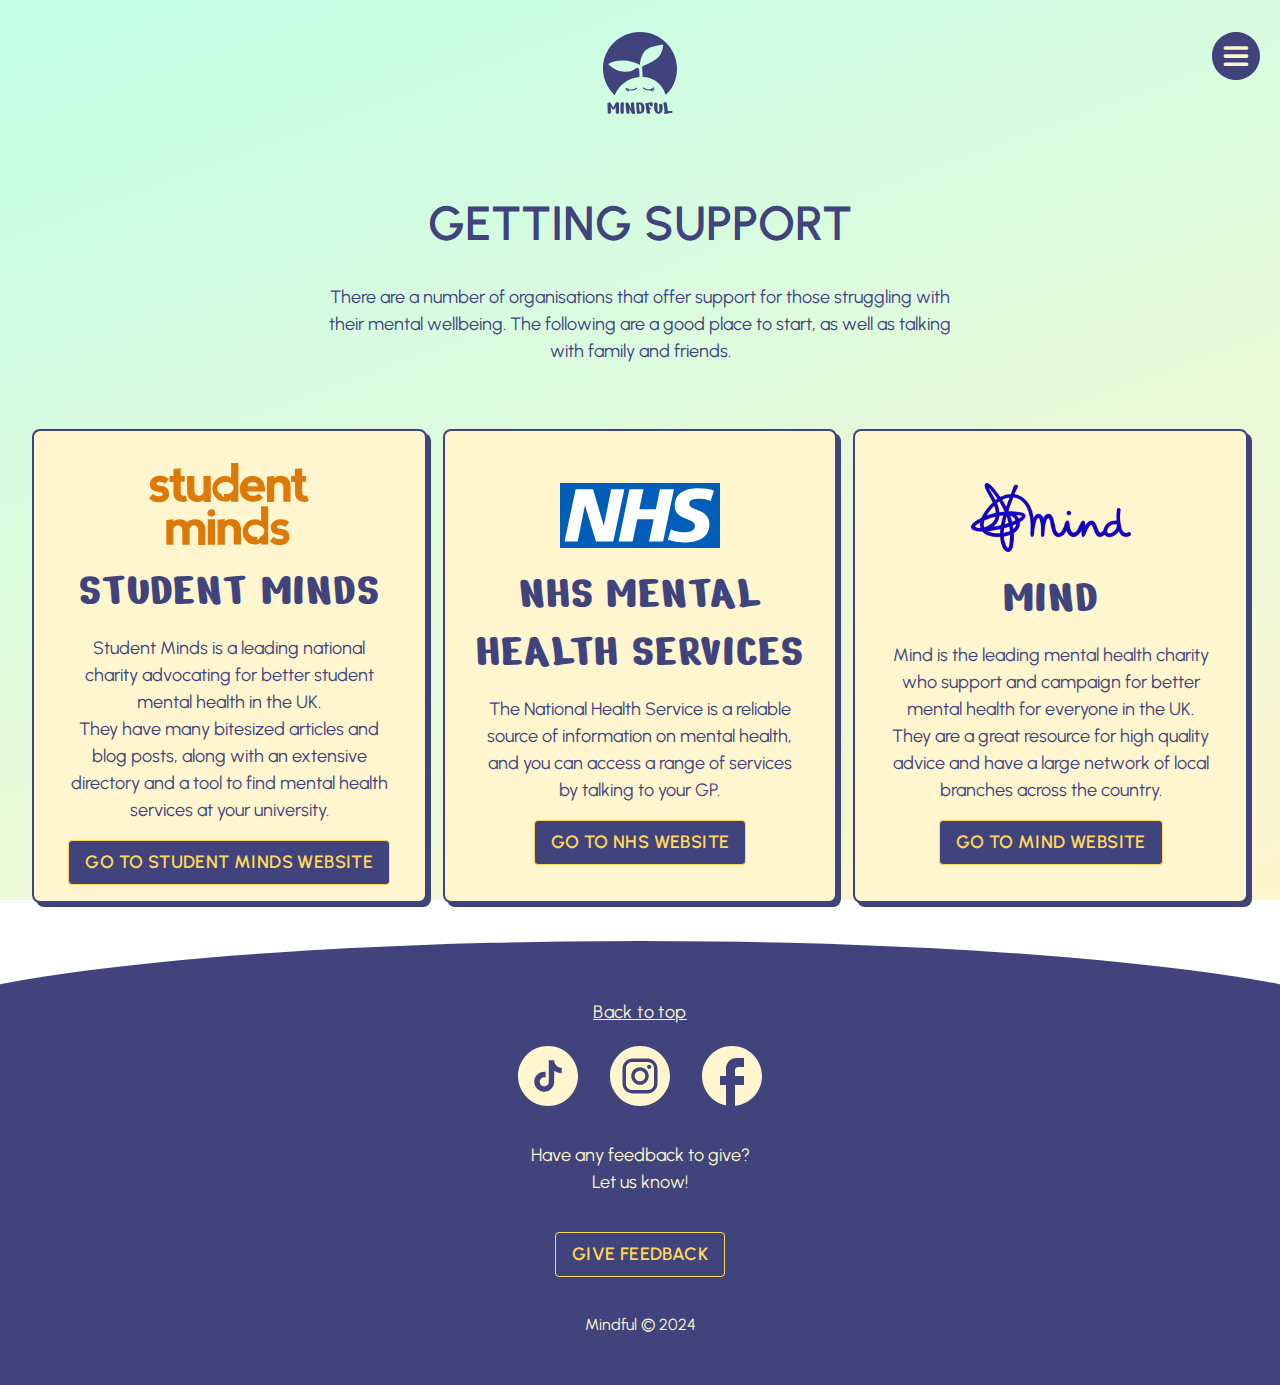
==== commit 67fcc65e: "Added all text responsive sizes to media queries." ====
--- a/getting-support.html
+++ b/getting-support.html
@@ -70,26 +70,26 @@
                 </p>
             </section>
 
-            <section class="getting-support-links">
-                <div class="card">
-                    <img src="images/getting-support/student-minds-logo-yellow.svg" alt="Student Minds Logo" class="card__img">
-                    <h2>Student Minds</h2>
-                    <p>Student Minds is a leading national charity advocating for better student mental health in the UK.<br> They have many bitesized articles and blog posts, along with an extensive directory and a tool to find mental health services at your university.</p>
-                    <a href="https://www.studentminds.org.uk/" class="cta-link--m" target="_blank">Go to Student Minds website</a>
-                </div>
-
-                <div class="card">
-                    <img src="images/getting-support/National_Health_Service_(England)_logo.svg" alt="NHS Logo" class="card__img">
-                    <h2>NHS Mental Health Services</h2>
-                    <p>The National Health Service is a reliable source of information on mental health, and you can access a range of services by talking to your GP.</p>
-                    <a href="https://www.nhs.uk/nhs-services/mental-health-services/" class="cta-link--m" target="_blank">Go to NHS website</a>
-                </div>
-
-                <div class="card">
-                    <img src="images/getting-support/mind_squiggle_wordmark_blue_rgb.png" alt="Mind Logo" class="card__img">
-                    <h2>Mind</h2>
-                    <p>Mind is the leading mental health charity who support and campaign for better mental health for everyone in the UK. They are a great resource for high quality advice and have a large network of local branches across the country.</p>
-                    <a href="https://www.mind.org.uk/information-support/" class="cta-link--m" target="_blank">Go to Mind website</a>
+            <section>
+                <div class="card-stack">
+                    <div class="card">
+                        <img src="images/getting-support/student-minds-logo-yellow.svg" alt="Student Minds Logo" class="card__img">
+                        <h2>Student Minds</h2>
+                        <p>Student Minds is a leading national charity advocating for better student mental health in the UK.<br> They have many bitesized articles and blog posts, along with an extensive directory and a tool to find mental health services at your university.</p>
+                        <a href="https://www.studentminds.org.uk/" class="cta-link--m" target="_blank">Go to Student Minds website</a>
+                    </div>
+                    <div class="card">
+                        <img src="images/getting-support/National_Health_Service_(England)_logo.svg" alt="NHS Logo" class="card__img">
+                        <h2>NHS Mental Health Services</h2>
+                        <p>The National Health Service is a reliable source of information on mental health, and you can access a range of services by talking to your GP.</p>
+                        <a href="https://www.nhs.uk/nhs-services/mental-health-services/" class="cta-link--m" target="_blank">Go to NHS website</a>
+                    </div>
+                    <div class="card">
+                        <img src="images/getting-support/mind_squiggle_wordmark_blue_rgb.png" alt="Mind Logo" class="card__img">
+                        <h2>Mind</h2>
+                        <p>Mind is the leading mental health charity who support and campaign for better mental health for everyone in the UK. They are a great resource for high quality advice and have a large network of local branches across the country.</p>
+                        <a href="https://www.mind.org.uk/information-support/" class="cta-link--m" target="_blank">Go to Mind website</a>
+                    </div>
                 </div>
             </section>
 
--- a/style.css
+++ b/style.css
@@ -5,9 +5,7 @@
 
 - ADD MEDIA QUERIES FOR TABLET AND DESKTOP
     - Home page - find a way of sticking tree branch to side, or masking edges for desktop size > 1440px
-    - Add responsive text sizes in root to use in media queries
-
-- Getting Support page: fill out link descriptions, add images, include some couple more?
+    - Add responsive text sizes in root to use in media queries 
 
 
 ----- IF TIME -----
@@ -18,9 +16,6 @@
 - https://css-tricks.com/snippets/css/complete-guide-grid/#aa-basics-browser-support
 - https://css-tricks.com/auto-sizing-columns-css-grid-auto-fill-vs-auto-fit/
 */
-
-
-
 
 
 /* ******************************************************* */
@@ -69,7 +64,33 @@
 
 /* Tablet */
 
+--h1-page-title--tablet: 2.5rem;
+--h2-page-section--tablet: 2.5rem;
+--h3-sub-headings--tablet: 1.75rem; /* +0.25rem */
+--key-text-emphasis--tablet: 1.5rem;
+--key-text--tablet: 1.25rem;
+--key-numbers--tablet: 3rem;
+--paragraph-emphasis--tablet: 1rem;
+--paragraph-reg--tablet: 1rem;
+--paragraph-small--tablet: 0.88rem;
+--cta--l--tablet: 1.75rem;
+--cta--m--tablet: 1rem;
+--inline-link--tablet: 1rem;
+
 /* Desktop */
+
+--h1-page-title--desktop: 3rem; /* + 0.5rem */
+--h2-page-section--desktop: 3rem; /* +0.25rem */
+--h3-sub-headings--desktop: 2rem; /* + 0.25rem */
+--key-text-emphasis--desktop: 1.75rem; /* +0.25rem */
+--key-text--desktop: 1.5rem; /* +0.25rem */
+--key-numbers--desktop: 5rem; /* + 2rem */
+--paragraph-emphasis--desktop: 1.125rem; /* +0.125rem */
+--paragraph-reg--desktop: 1.125rem; /* +0.125rem */
+--paragraph-small--desktop: 1rem; /* +0.125rem */
+--cta--l--desktop: 2rem; /* + 0.25rem */
+--cta--m--desktop: 1.125rem; /* +0.125rem */
+--inline-link--desktop: 1.125rem; /* +0.125rem */
 
 /* Font stacks */
 --primary-typeface: "Nerko One", "Comic sans", serif;
@@ -158,7 +179,7 @@
 
 .key-text b {
     font-family: var(--primary-typeface);
-    font-size: var(--key-text--default-emphasis--default);
+    font-size: var(--key-text-emphasis--default);
     font-style: normal;
     font-weight: 400;
     line-height: 150%; /* 36px */
@@ -280,7 +301,7 @@
     border: solid 0.125rem var(--primary-purple);
     text-align: center;
     background-color: var(--surface-pale-yellow);
-    margin: 1.25rem 0;
+    margin: 1.25rem 2rem;
     padding: 2rem;
     border-radius: 8px;
     background: var(--surface-pale-yellow);
@@ -290,6 +311,7 @@
 .card p {
     max-width: 57ch;
     margin: 0 auto;
+    padding: 1rem;
 }
 
 .card ul.no-bullet {
@@ -299,7 +321,7 @@
 
 .card__img {
     /* border: solid 1px red; */
-    max-width: 50%;
+    width: clamp(5rem, 50%, 10rem);
     height: auto;
     margin: 1rem auto;
 
@@ -308,10 +330,10 @@
 /* ----- BASIC CARDS CONTAINER ------ */
 
 .card-stack {
+    display: grid;
     padding-inline-start: 0;
     margin: 0 auto;
-    display: grid;
-    grid-template: 1fr / 1fr 1fr;
+    grid-template: 1fr / 1fr;
     gap: 1rem;
     padding: 1rem 0;
 }
@@ -635,9 +657,66 @@
 /*              MEDIA QUERIES                      */
 /* *********************************************** */
 
+/* ---------------------- */
+/*         TABLET         */
+/* ---------------------- */
+
 @media  screen and (min-width: 768px) {
     
-    /* Home hero
+    /* ------ TEXT STYLES ----- */
+
+    h1 {
+        font-size: var(--h1-page-title--tablet);
+    }
+    
+    h2 {
+        font-size: var(--h2-page-section--tablet);
+    }
+
+    h3 {
+        font-size: var(--h3-sub-headings--tablet);
+    }
+
+    .key-text {
+        font-size: var(--key-text--tablet);
+    }
+
+    .key-text b {
+        font-size: var(--key-text-emphasis--tablet);
+    }
+
+    .key-numbers {
+        font-size: var(--key-numbers--tablet);
+    }
+
+    p {
+        font-size: var(--paragraph-reg--tablet);
+    }
+
+    .inline-link {
+        font-size: var(--inline-link--tablet);
+    }
+
+    .paragraph-small {
+        font-size: var(--paragraph-small--tablet);
+    }
+
+    ul {
+        font-size: var(--paragraph-reg--tablet);
+    }
+
+    /* ----- CTAs ----- */
+    .cta-link--l {
+        font-size: var(--cta--l--tablet);
+    }
+
+    .cta-link--m {
+        font-size: var(--cta--m--tablet);
+    }
+
+
+
+    /* ----- HOME HERO ------
     
      - Stop scaling with viewport from 430px width iPhone 14 Pro Max  */
     
@@ -648,7 +727,7 @@
 
     .hero-section .key-text {
         margin: 1.5rem;
-        font-size: var(--h1-page-title--default);
+        font-size: var(--h1-page-title--tablet);
     }
     
     .hero-section .key-text b {
@@ -656,5 +735,71 @@
         letter-spacing: 0.05rem;
         text-transform: uppercase;
     }
-}
-
+
+    /* ----- CARD STACK ----- */
+
+    .card-stack {
+        grid-template: 1fr / 1fr 1fr;
+    }
+}
+
+
+
+
+
+
+@media screen and (min-width: 1280px) {
+    
+    h1 {
+        font-size: var(--h1-page-title--desktop);
+    }
+    
+    h2 {
+        font-size: var(--h2-page-section--desktop);
+    }
+
+    h3 {
+        font-size: var(--h3-sub-headings--desktop);
+    }
+
+    .key-text {
+        font-size: var(--key-text--desktop);
+    }
+
+    .key-text b {
+        font-size: var(--key-text-emphasis--desktop);
+    }
+
+    .key-numbers {
+        font-size: var(--key-numbers--desktop);
+    }
+
+    p {
+        font-size: var(--paragraph-reg--desktop);
+    }
+
+    .inline-link {
+        font-size: var(--inline-link--desktop);
+    }
+
+    .paragraph-small {
+        font-size: var(--paragraph-small--desktop);
+    }
+
+    ul {
+        font-size: var(--paragraph-reg--desktop);
+    }
+
+    /* ----- CTAs ----- */
+    .cta-link--l {
+        font-size: var(--cta--l--desktop);
+    }
+
+    .cta-link--m {
+        font-size: var(--cta--m--desktop);
+    }
+    .card-stack {
+        grid-template: 1fr / 1fr 1fr 1fr;
+    }
+}
+
